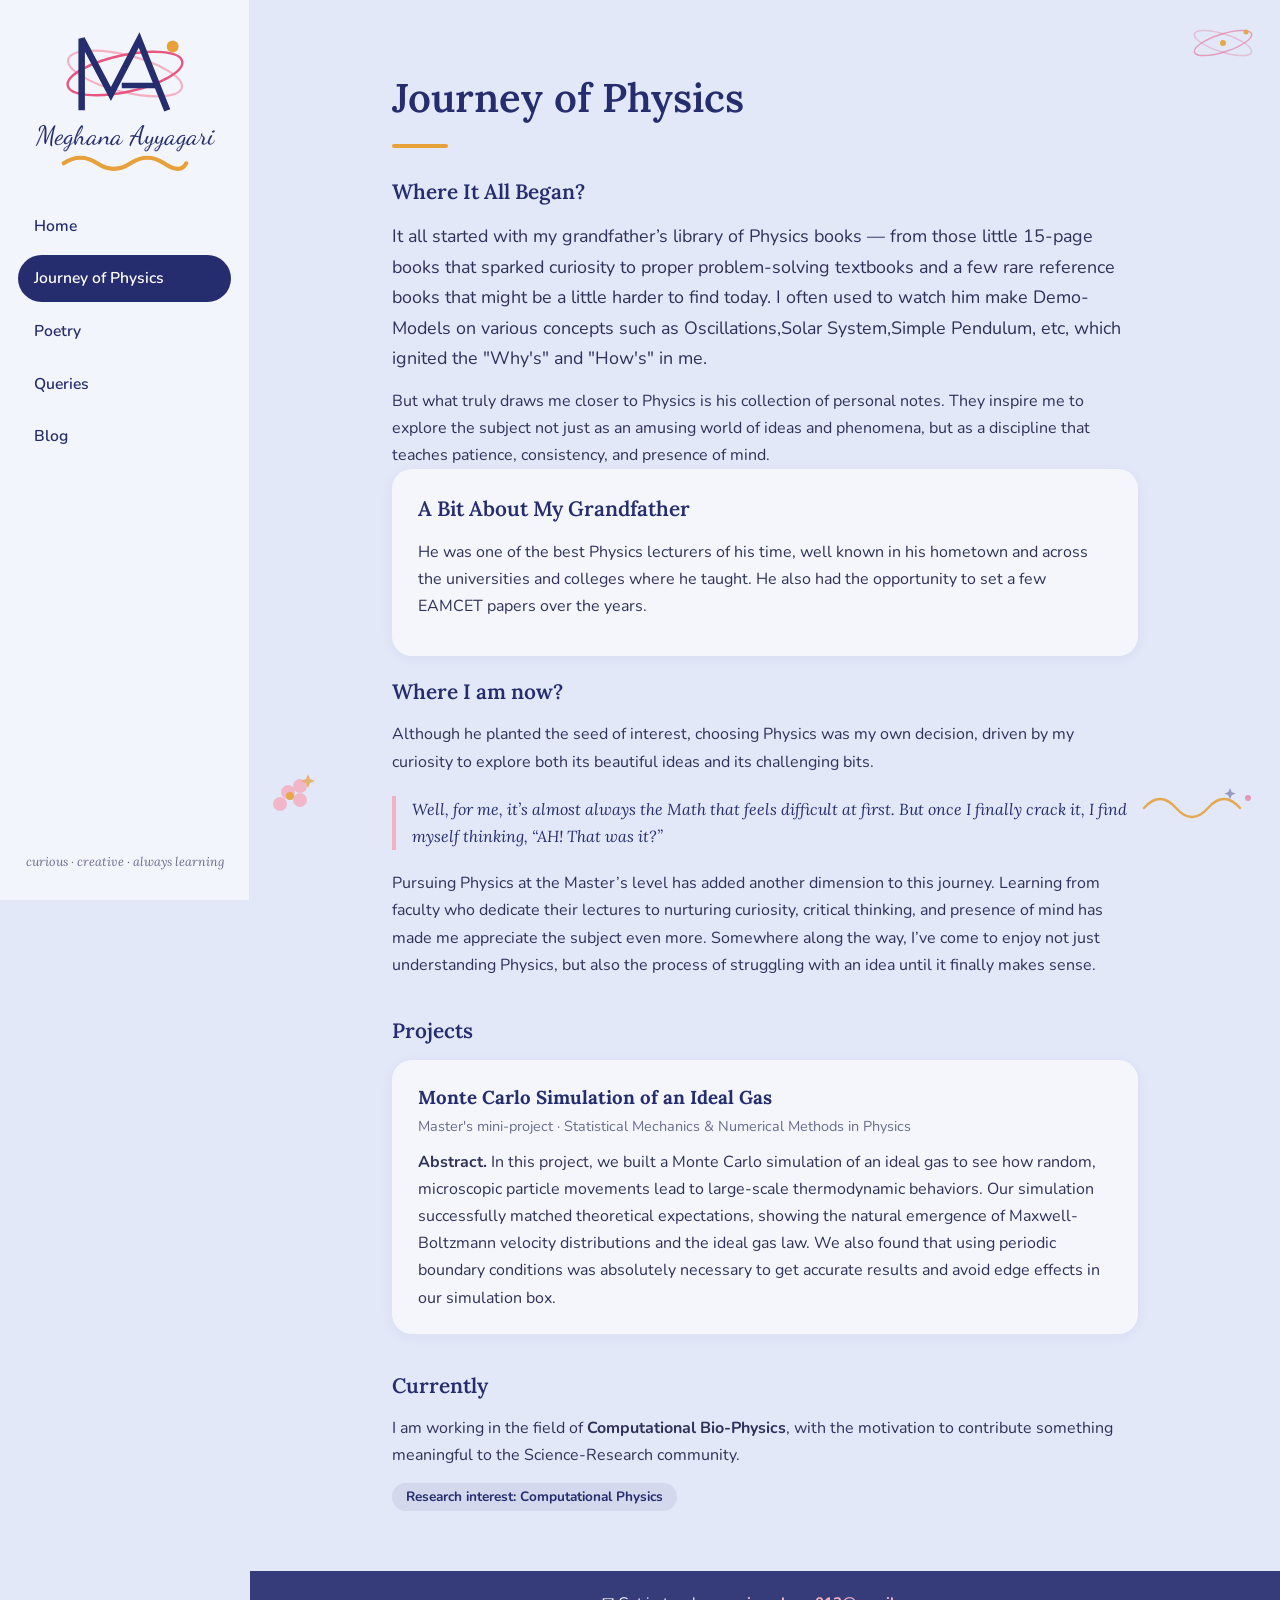
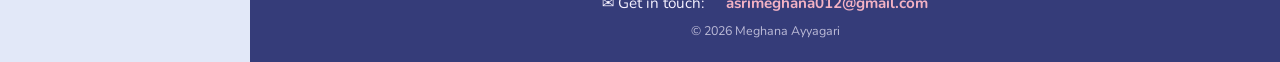
==== physics.html @ 57a70335 "Add files via upload" ====
<!DOCTYPE html>
<html lang="en">
<head>
<meta charset="UTF-8">
<meta name="viewport" content="width=device-width, initial-scale=1">
<title>Journey of Physics | Meghana Ayyagari</title>
<link rel="preconnect" href="https://fonts.googleapis.com">
<link rel="preconnect" href="https://fonts.gstatic.com" crossorigin>
<link href="https://fonts.googleapis.com/css2?family=Dancing+Script:wght@600&family=Lora:ital,wght@0,400;0,600;1,400&family=Nunito:wght@400;600;700&display=swap" rel="stylesheet">
<link rel="stylesheet" href="style.css">
</head>
<body data-page="physics">

<button class="menu-btn" id="menuBtn" aria-label="Open menu">&#9776;</button>

<aside class="sidebar" id="sidebar">
  <a class="brand" href="index.html">
    <!-- logo: MA monogram with orbit, rebuilt as SVG -->
    <svg viewBox="0 0 120 84" xmlns="http://www.w3.org/2000/svg" role="img" aria-label="MA logo">
      <ellipse cx="60" cy="42" rx="54" ry="17" fill="none" stroke="#f3b2c4" stroke-width="2" transform="rotate(14 60 42)"/>
      <ellipse cx="60" cy="42" rx="54" ry="17" fill="none" stroke="#e8557f" stroke-width="2.2" transform="rotate(-12 60 42)"/>
      <circle cx="104" cy="17" r="5.5" fill="#e8a03a"/>
      <g transform="translate(20 8)" fill="none" stroke="#262d6e" stroke-width="6" stroke-linejoin="miter">
        <polyline points="0,68 0,2 27,53 53,3 79,68" stroke-linecap="butt"/>
        <line x1="37" y1="45" x2="68" y2="45" stroke-width="5"/>
      </g>
    </svg>
    <div class="name">Meghana Ayyagari</div>
    <svg class="squiggle" width="70" height="10" viewBox="0 0 70 10"><path d="M2 5 Q 11 -1 20 5 T 38 5 T 56 5 T 68 5" fill="none" stroke="#e8a03a" stroke-width="2.2" stroke-linecap="round"/></svg>
  </a>
  <nav>
    <a href="index.html">Home</a>
    <a href="physics.html" class="active">Journey of Physics</a>
    <a href="poetry.html">Poetry</a>
    <a href="queries.html">Queries</a>
    <a href="blog.html">Blog</a>
  </nav>
  <div class="side-note">curious &middot; creative &middot; always learning</div>
</aside>

<!-- tiny corner decor -->
<svg class="decor tr" viewBox="0 0 70 50" aria-hidden="true">
  <ellipse cx="35" cy="25" rx="30" ry="9" fill="none" stroke="#e8557f" stroke-opacity=".55" stroke-width="1.5" transform="rotate(-18 35 25)"/>
  <ellipse cx="35" cy="25" rx="30" ry="9" fill="none" stroke="#e8557f" stroke-opacity=".3" stroke-width="1.5" transform="rotate(18 35 25)"/>
  <circle cx="35" cy="25" r="3" fill="#e8a03a"/>
  <circle cx="58" cy="14" r="2.5" fill="#e8a03a"/>
</svg>
<svg class="decor bl" viewBox="0 0 64 64" aria-hidden="true">
  <g fill="#f3b2c4"><circle cx="20" cy="40" r="7"/><circle cx="32" cy="34" r="7"/><circle cx="32" cy="48" r="7"/><circle cx="12" cy="52" r="7"/><circle cx="24" cy="54" r="0"/></g>
  <circle cx="22" cy="44" r="4" fill="#e8a03a"/>
  <path d="M40 22 l2 5 5 2 -5 2 -2 5 -2-5 -5-2 5-2z" fill="#e8a03a" fill-opacity=".8"/>
</svg>
<svg class="decor br" viewBox="0 0 120 40" aria-hidden="true">
  <path d="M4 26 Q 20 8 36 26 T 68 26 T 100 26" fill="none" stroke="#e8a03a" stroke-width="2.4" stroke-linecap="round"/>
  <circle cx="108" cy="16" r="3" fill="#e8557f" fill-opacity=".6"/>
  <path d="M90 6 l1.6 4 4 1.6 -4 1.6 -1.6 4 -1.6-4 -4-1.6 4-1.6z" fill="#262d6e" fill-opacity=".45"/>
</svg>

<main>

  <section class="page" id="physics" data-title="Journey of Physics">
    <h1>Journey of Physics</h1>
    <div class="rule"></div>
    <h2 style="margin-top:0">Where It All Began?</h2>
    <p class="lead">It all started with my grandfather&rsquo;s library of Physics books &mdash; from those little 15-page books that sparked curiosity to proper problem-solving textbooks and a few rare reference books that might be a little harder to find today. I often used to watch him make Demo-Models on various concepts such as Oscillations,Solar System,Simple Pendulum, etc, which ignited the "Why's" and "How's" in me.</p>
    <p style="margin-bottom:0">But what truly draws me closer to Physics is his collection of personal notes. They inspire me to explore the subject not just as an amusing world of ideas and phenomena, but as a discipline that teaches patience, consistency, and presence of mind.</p>

    <div class="card">
      <h2 style="margin-top:0">A Bit About My Grandfather</h2>
      <p>He was one of the best Physics lecturers of his time, well known in his hometown and across the universities and colleges where he taught. He also had the opportunity to set a few EAMCET papers over the years.</p>
    </div>

    <h2 style="margin-top:0">Where I am now?</h2>
    <p>Although he planted the seed of interest, choosing Physics was my own decision, driven by my curiosity to explore both its beautiful ideas and its challenging bits.</p>
    <p class="quote">Well, for me, it&rsquo;s almost always the Math that feels difficult at first. But once I finally crack it, I find myself thinking, &ldquo;AH! That was it?&rdquo;</p>
    <p>Pursuing Physics at the Master&rsquo;s level has added another dimension to this journey. Learning from faculty who dedicate their lectures to nurturing curiosity, critical thinking, and presence of mind has made me appreciate the subject even more. Somewhere along the way, I&rsquo;ve come to enjoy not just understanding Physics, but also the process of struggling with an idea until it finally makes sense.</p>

    <h2>Projects</h2>
    <div class="card">
      <h3 style="font-family:'Lora',serif;color:var(--navy)">Monte Carlo Simulation of an Ideal Gas</h3>
      <div class="meta">Master's mini-project &middot; Statistical Mechanics &amp; Numerical Methods in Physics</div>
      <p style="margin-bottom:0"><b>Abstract.</b> In this project, we built a Monte Carlo simulation of an ideal gas to see how random, microscopic particle movements lead to large-scale thermodynamic behaviors. Our simulation successfully matched theoretical expectations, showing the natural emergence of Maxwell-Boltzmann velocity distributions and the ideal gas law. We also found that using periodic boundary conditions was absolutely necessary to get accurate results and avoid edge effects in our simulation box.</p>
    </div>

    <h2>Currently</h2>
    <p>I am working in the field of <b>Computational Bio-Physics</b>, with the motivation to contribute something meaningful to the Science-Research community.</p>
    <p><span class="tag">Research interest: Computational Physics</span></p>
  </section>

  <!-- contact footer (same on every page) -->
  <footer>
    <div class="row">
      <span>&#9993; Get in touch:</span>
      <a href="mailto:asrimeghana012@gmail.com">asrimeghana012@gmail.com</a>
    </div>
    <div class="tiny">&copy; <span id="yr"></span> Meghana Ayyagari</div>
  </footer>
</main>

<script>

  document.getElementById('menuBtn').addEventListener('click', function(){ document.getElementById('sidebar').classList.toggle('open'); });
  document.getElementById('yr').textContent = new Date().getFullYear();
</script>
</body>
</html>
---- style.css ----
:root{
    --navy:#262d6e;
    --rose:#e8557f;
    --rose-soft:#f3b2c4;
    --gold:#e8a03a;
    --ink:#2f3158;
    --muted:#6a6c8c;
    --card:rgba(255,255,255,.62);
    --bg:#fbe4ea;
    --side:250px;
  }
  *{box-sizing:border-box;margin:0;padding:0}
  html{scroll-behavior:smooth}
  body{
    font-family:'Nunito',system-ui,sans-serif;
    color:var(--ink);
    background:var(--bg);
    transition:background .5s ease;
    line-height:1.7;
  }
  /* solid pastel per page */
  body[data-page="home"]   {--bg:#fbe4ea}
  body[data-page="physics"]{--bg:#e2e8f8}
  body[data-page="poetry"] {--bg:#fde9d9}
  body[data-page="queries"]{--bg:#dff2e8}
  body[data-page="blog"]   {--bg:#fcf2d0}

  /* ---------- sidebar ---------- */
  .sidebar{
    position:fixed;inset:0 auto 0 0;width:var(--side);
    background:rgba(255,255,255,.55);
    backdrop-filter:blur(6px);
    border-right:1px solid rgba(38,45,110,.08);
    display:flex;flex-direction:column;align-items:center;
    padding:28px 18px;z-index:20;
  }
  .brand{display:block;text-decoration:none;text-align:center;margin-bottom:30px}
  .brand svg{width:130px;height:auto;display:block;margin:0 auto}
  .brand .name{font-family:'Dancing Script',cursive;font-size:1.65rem;color:var(--navy);line-height:1.1;margin-top:2px}
  .brand .squiggle{display:block;margin:4px auto 0}
  nav{width:100%;display:flex;flex-direction:column;gap:6px}
  nav a{
    text-decoration:none;color:var(--navy);font-weight:600;
    padding:10px 16px;border-radius:999px;font-size:.98rem;
    transition:background .25s,transform .25s;
  }
  nav a:hover{background:rgba(232,85,127,.12);transform:translateX(3px)}
  nav a.active{background:var(--navy);color:#fff}
  .side-note{margin-top:auto;font-size:.78rem;color:var(--muted);text-align:center;font-style:italic;font-family:'Lora',serif}

  .menu-btn{
    display:none;position:fixed;top:12px;left:12px;z-index:30;
    background:var(--navy);color:#fff;border:0;border-radius:12px;
    width:42px;height:42px;font-size:1.3rem;cursor:pointer;
  }

  /* ---------- main ---------- */
  main{
    margin-left:var(--side);min-height:100vh;
    display:flex;flex-direction:column;position:relative;
  }
  .page{display:block;padding:64px clamp(24px,6vw,84px) 40px;max-width:900px;width:100%;margin:0 auto;position:relative;z-index:1;animation:fade .5s ease}
  @keyframes fade{from{opacity:0;transform:translateY(8px)}to{opacity:1;transform:none}}

  h1{font-family:'Lora',serif;font-weight:600;font-size:clamp(1.9rem,4vw,2.5rem);color:var(--navy);margin-bottom:6px}
  h1 + .rule{width:56px;height:4px;border-radius:4px;background:var(--gold);margin:12px 0 26px}
  h2{font-family:'Lora',serif;font-weight:600;color:var(--navy);font-size:1.3rem;margin:34px 0 12px}
  p{margin-bottom:14px}
  a{color:var(--rose)}
  .lead{font-size:1.12rem}
  .card{background:var(--card);border-radius:20px;padding:22px 26px;margin-bottom:18px;box-shadow:0 2px 14px rgba(38,45,110,.05)}
  .quote{font-family:'Lora',serif;font-style:italic;color:var(--navy);border-left:4px solid var(--rose-soft);padding-left:16px;margin:20px 0}
  .tag{display:inline-block;background:rgba(38,45,110,.08);color:var(--navy);border-radius:999px;padding:2px 14px;font-size:.85rem;font-weight:700;margin:0 6px 6px 0}

  /* journey timeline */
  .timeline{list-style:none;position:relative;margin:16px 0 8px;padding-left:28px}
  .timeline::before{content:"";position:absolute;left:7px;top:6px;bottom:6px;width:2px;background:var(--rose-soft)}
  .timeline li{position:relative;margin-bottom:18px}
  .timeline li::before{content:"";position:absolute;left:-27px;top:7px;width:12px;height:12px;border-radius:50%;background:var(--gold);box-shadow:0 0 0 4px rgba(232,160,58,.22)}
  .timeline b{display:block;color:var(--navy)}
  .timeline small{color:var(--muted);font-size:.92rem}

  /* poetry */
  .book{display:grid;grid-template-columns:76px 1fr;gap:18px;align-items:start}
  .year{font-family:'Lora',serif;font-size:1.7rem;color:var(--rose);font-weight:600;line-height:1}
  .book h3{font-family:'Lora',serif;color:var(--navy);font-size:1.15rem;margin-bottom:2px}
  .meta{color:var(--muted);font-size:.9rem;margin-bottom:10px}
  .award{background:rgba(232,160,58,.18);border-radius:12px;padding:8px 14px;font-size:.92rem;margin-bottom:10px}
  .links a{display:inline-block;margin:0 8px 6px 0;padding:5px 14px;border-radius:999px;background:var(--navy);color:#fff;text-decoration:none;font-size:.85rem;font-weight:600;transition:background .2s}
  .links a:hover{background:var(--rose)}

  /* queries */
  form{display:grid;gap:14px}
  label{font-weight:700;color:var(--navy);font-size:.92rem}
  input,select,textarea{
    width:100%;padding:12px 16px;border-radius:14px;border:1.5px solid rgba(38,45,110,.15);
    background:rgba(255,255,255,.85);font:inherit;color:var(--ink);margin-top:4px;
  }
  input:focus,select:focus,textarea:focus{outline:none;border-color:var(--rose)}
  textarea{min-height:130px;resize:vertical}
  button.go{justify-self:start;background:var(--rose);color:#fff;border:0;border-radius:999px;padding:12px 28px;font:inherit;font-weight:700;cursor:pointer;transition:transform .2s,background .2s}
  button.go:hover{background:var(--navy);transform:translateY(-2px)}
  .hint{font-size:.85rem;color:var(--muted)}

  /* blog */
  .posts{display:grid;gap:18px}
  .post{background:var(--card);border-radius:6px 20px 20px 6px;padding:22px 26px 22px 34px;position:relative;border-left:6px solid var(--rose-soft);
        background-image:repeating-linear-gradient(transparent 0 31px,rgba(38,45,110,.06) 31px 32px)}
  .post h3{font-family:'Lora',serif;color:var(--navy);margin-bottom:2px}
  .post .date{font-size:.85rem;color:var(--muted);margin-bottom:8px}
  .empty{text-align:center;padding:36px 24px}
  .empty .pen{font-size:2.2rem}
  .empty h3{font-family:'Dancing Script',cursive;font-size:1.9rem;color:var(--navy);margin:6px 0}

  /* decor */
  .decor{position:fixed;pointer-events:none;z-index:0;opacity:.9}
  .decor.tr{top:18px;right:22px;width:70px}
  .decor.bl{bottom:84px;left:calc(var(--side) + 18px);width:64px}
  .decor.br{bottom:78px;right:20px;width:120px}

  /* ---------- contact footer ---------- */
  footer{
    margin-top:auto;position:relative;z-index:1;
    background:rgba(38,45,110,.92);color:#f5f1ff;text-align:center;
    padding:20px 24px;font-size:.95rem;
  }
  footer .row{display:flex;flex-wrap:wrap;gap:6px 22px;justify-content:center;align-items:center}
  footer a{color:var(--rose-soft);font-weight:700;text-decoration:none}
  footer a:hover{text-decoration:underline}
  footer .tiny{font-size:.78rem;opacity:.7;margin-top:4px}

  @media (max-width:820px){
    .menu-btn{display:block}
    .sidebar{transform:translateX(-100%);transition:transform .3s ease;box-shadow:4px 0 24px rgba(38,45,110,.15)}
    .sidebar.open{transform:none}
    main{margin-left:0}
    .page{padding-top:78px}
    .decor.bl{left:14px}
    .book{grid-template-columns:1fr;gap:6px}
  }

  .fair-note{
  background:rgba(255,255,255,.7);
  border-left:5px solid var(--gold);
  border-radius:6px 18px 18px 6px;
  padding:16px 22px;
  margin:0 0 18px;
  font-family:'Lora',serif;
  font-style:italic;
  color:var(--navy);
  font-size:.98rem;
}
.fair-note b{
  font-style:normal;
  font-family:'Nunito',sans-serif;
  color:var(--rose);
}
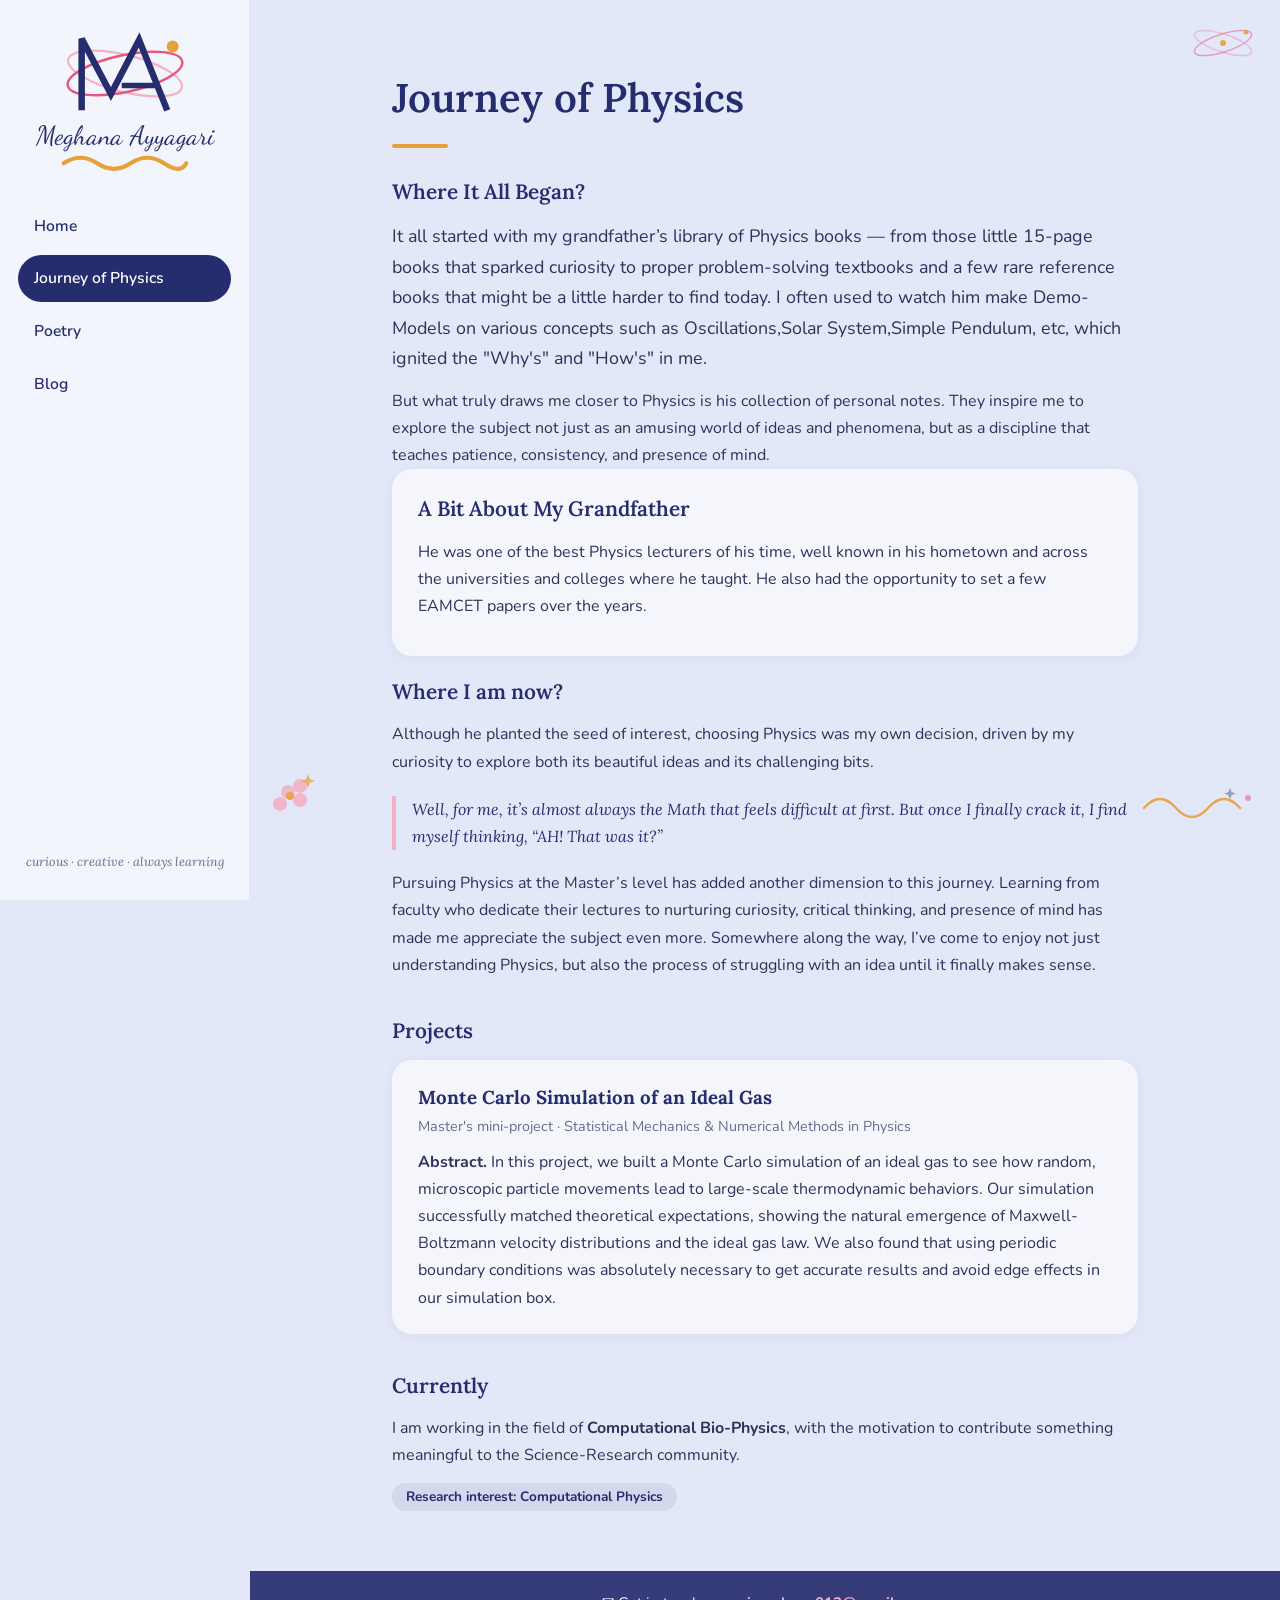
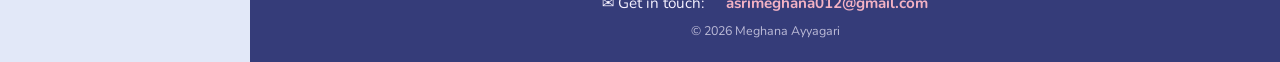
==== commit 7d1916c7: "Remove 'Queries' link from navigation Removed the 'Queries' link from the navigation menu." ====
--- a/physics.html
+++ b/physics.html
@@ -32,7 +32,6 @@
     <a href="index.html">Home</a>
     <a href="physics.html" class="active">Journey of Physics</a>
     <a href="poetry.html">Poetry</a>
-    <a href="queries.html">Queries</a>
     <a href="blog.html">Blog</a>
   </nav>
   <div class="side-note">curious &middot; creative &middot; always learning</div>
